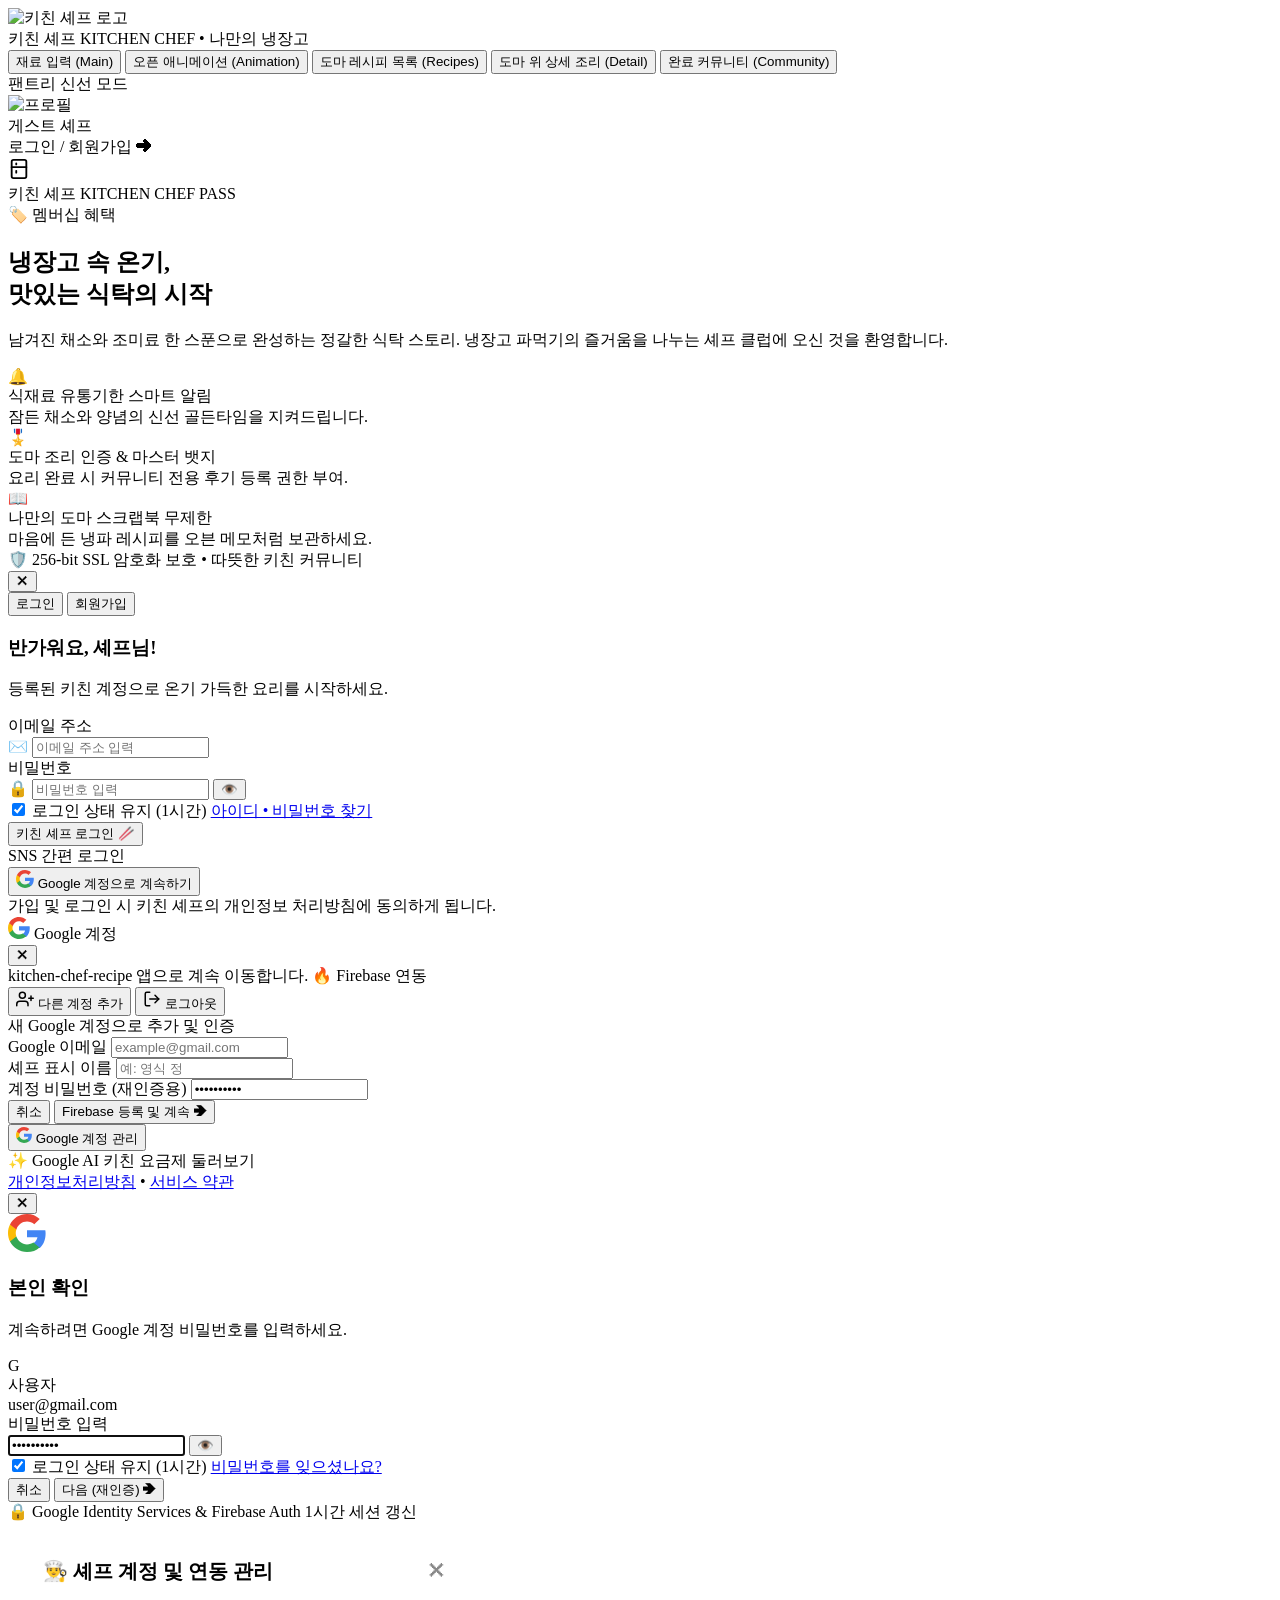
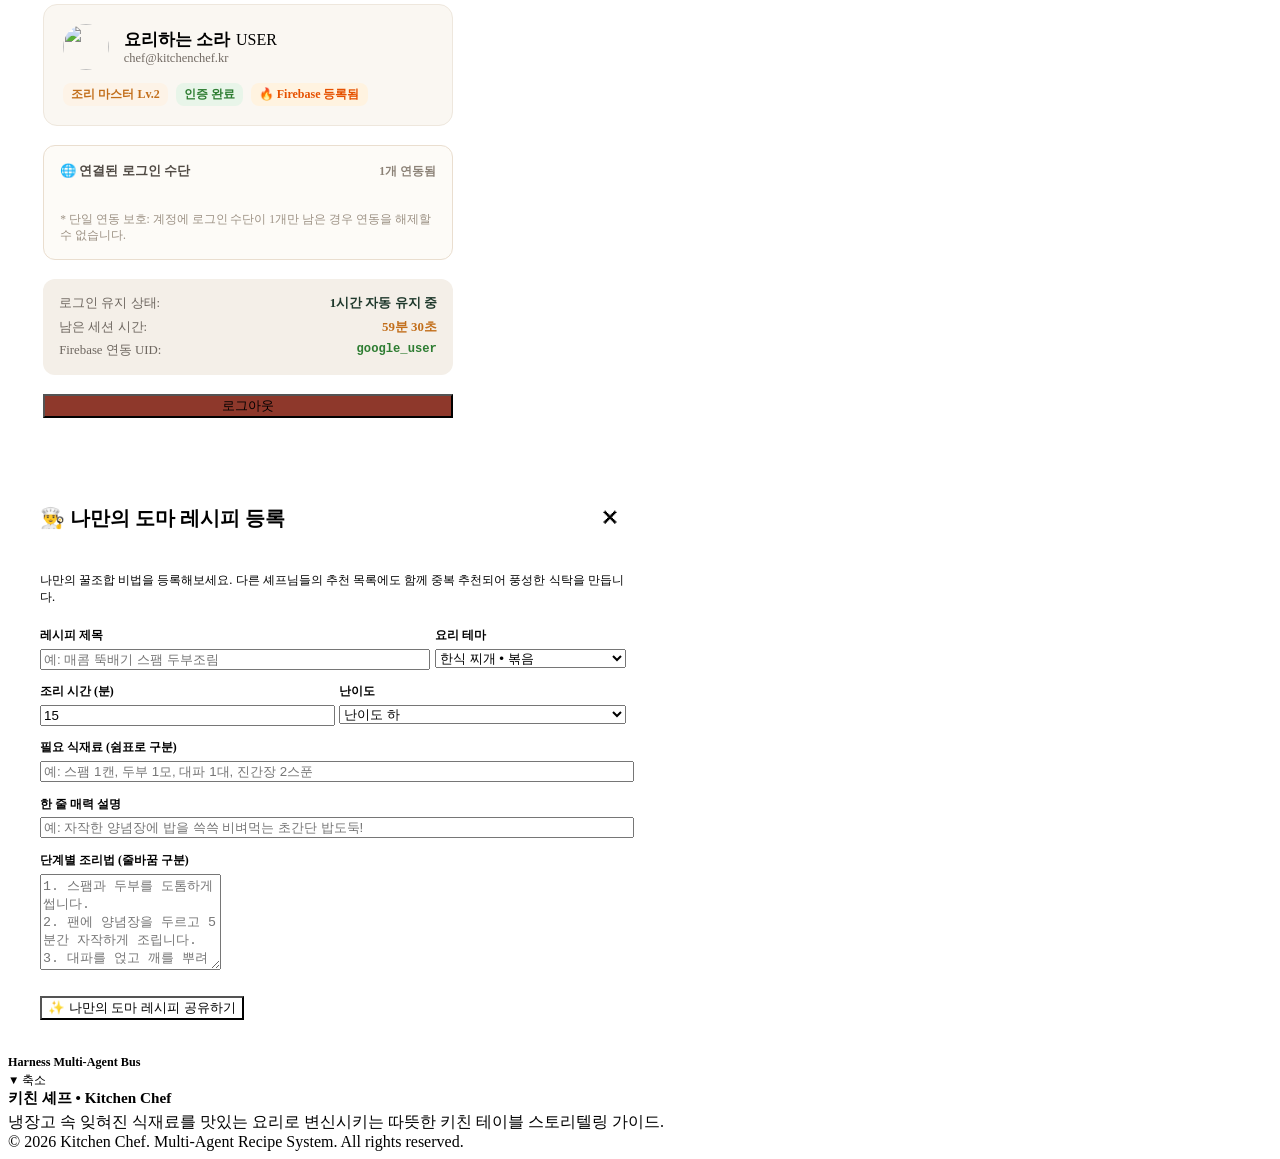
==== frontend/html/index.html @ 29630d06 "fix(animation): preserve open refrigerator doors throughout sequence and guarantee instant transitio" ====
<!DOCTYPE html>
<html lang="ko">

<head>
  <meta charset="UTF-8">
  <meta name="viewport" content="width=device-width, initial-scale=1.0">
  <title>키친 셰프 (Kitchen Chef) • 하네스 멀티 에이전트 레시피 플랫폼</title>
  <meta name="description"
    content="하네스 기반 멀티 에이전트로 냉장고 속 식재료를 사진 및 텍스트로 등록하고, 한국 인기 유튜브 레시피를 추천받아 조리 시 자동 소진하는 스마트 레시피 웹 애플리케이션">

  <!-- Fonts: Pretendard & Noto Sans KR & Outfit -->
  <link rel="stylesheet" as="style" crossorigin href="https://cdn.jsdelivr.net/gh/orioncactus/pretendard@v1.3.9/dist/web/static/pretendard.css" />
  <link rel="preconnect" href="https://fonts.googleapis.com">
  <link rel="preconnect" href="https://fonts.gstatic.com" crossorigin>
  <link href="https://fonts.googleapis.com/css2?family=Outfit:wght@400;600;700;800&family=Noto+Sans+KR:wght@300;400;500;600;700;800&display=swap" rel="stylesheet">

  <!-- CSS Stylesheets -->
  <link rel="stylesheet" href="frontend/css/style.css">
  <link rel="stylesheet" href="frontend/css/fridge-3d.css?v=20260918_05">
  <link rel="stylesheet" href="frontend/css/responsive.css">

  <!-- Firebase SDK Compatibility CDN -->
  <script src="https://www.gstatic.com/firebasejs/10.8.0/firebase-app-compat.js"></script>
  <script src="https://www.gstatic.com/firebasejs/10.8.0/firebase-auth-compat.js"></script>
  <script src="https://www.gstatic.com/firebasejs/10.8.0/firebase-firestore-compat.js"></script>

  <!-- Google Identity Services (GIS) API CDN -->
  <script src="https://accounts.google.com/gsi/client" async defer></script>
</head>

<body>

  <!-- ============================================================
       GLOBAL NAVIGATION BAR (GNB)
       ============================================================ -->
  <header class="gnb-header" id="gnb-header">
    <div class="brand-area" id="brand-home-btn">
      <img src="frontend/assets/images/icon.png"
        onerror="this.onerror=null; this.src='frontend/assets/images/icon.png'; if(!this.complete) this.src='images/icon.png';"
        alt="키친 셰프 로고" class="brand-logo-img">
      <div class="brand-title-wrap">
        <span class="brand-title">키친 셰프</span>
        <span class="brand-sub">KITCHEN CHEF • 나만의 냉장고</span>
      </div>
    </div>

    <nav class="nav-tabs" id="nav-tabs">
      <button class="nav-tab-btn active" data-target="view-main" id="nav-tab-main">
        <span>재료 입력</span>
        <span class="tab-eng">(Main)</span>
      </button>
      <button class="nav-tab-btn" data-target="view-animation" id="nav-tab-animation">
        <span>오픈 애니메이션</span>
        <span class="tab-eng">(Animation)</span>
      </button>
      <button class="nav-tab-btn" data-target="view-recipes" id="nav-tab-recipes">
        <span>도마 레시피 목록</span>
        <span class="tab-eng">(Recipes)</span>
      </button>
      <button class="nav-tab-btn" data-target="view-detail" id="nav-tab-detail">
        <span>도마 위 상세 조리</span>
        <span class="tab-eng">(Detail)</span>
      </button>
      <button class="nav-tab-btn" data-target="view-community" id="nav-tab-community">
        <span>완료 커뮤니티</span>
        <span class="tab-eng">(Community)</span>
      </button>
      <button class="nav-tab-btn" data-target="view-admin" id="nav-tab-admin" style="display: none;">
        <span>🛡️ 관리자 콘솔</span>
        <span class="tab-eng">(Admin)</span>
      </button>
    </nav>

    <div class="nav-user-area">
      <div class="pantry-badge" id="pantry-badge">
        <span class="dot"></span>
        <span>팬트리 신선 모드</span>
      </div>

      <div class="user-profile-pill is-guest" id="user-profile-pill" role="button" tabindex="0" title="로그인 또는 회원가입하기">
        <div class="user-avatar-wrap">
          <img src="frontend/assets/images/icon.png"
            onerror="this.onerror=null; this.src='frontend/assets/images/icon.png'; if(!this.complete) this.src='images/icon.png';"
            alt="프로필" class="user-avatar-img" id="user-avatar">
        </div>
        <div class="user-profile-info" id="user-profile-info">
          <div class="user-profile-top">
            <span class="user-name-text" id="user-name-display">게스트 셰프</span>
            <span class="user-lvl-badge" id="user-lvl-display" style="display: none;">초보 셰프 Lv.1</span>
          </div>
          <div class="user-profile-sub" id="user-profile-sub">
            <span class="user-login-badge" id="btn-header-login">
              <span>로그인 / 회원가입</span>
              <span class="login-badge-arrow">➜</span>
            </span>
          </div>
        </div>
        <div class="user-profile-actions" id="user-profile-actions" style="display: none;">
          <button type="button" class="btn-header-logout-pill" id="btn-header-logout" title="로그아웃 (세션 종료)">
            <svg width="13" height="13" viewBox="0 0 24 24" fill="none" stroke="currentColor" stroke-width="2.2" stroke-linecap="round" stroke-linejoin="round">
              <path d="M9 21H5a2 2 0 0 1-2-2V5a2 2 0 0 1 2-2h4"/>
              <polyline points="16 17 21 12 16 7"/>
              <line x1="21" y1="12" x2="9" y2="12"/>
            </svg>
            <span>로그아웃</span>
          </button>
        </div>
      </div>
    </div>
  </header>

  <!-- ============================================================
       APP MAIN CONTAINER (5대 + 관리자 뷰 섹션 모듈 동적 연동)
       ============================================================ -->
  <main class="app-container" id="app-container">

    <!-- VIEW 1: 재료 입력 (Main) -->
    <div data-include-section="views/view-main.html" id="section-view-main"></div>

    <!-- VIEW 2: 오픈 애니메이션 (Animation) -->
    <div data-include-section="views/view-animation.html" id="section-view-animation"></div>

    <!-- VIEW 3: 도마 레시피 목록 (Recipes) -->
    <div data-include-section="views/view-recipes.html" id="section-view-recipes"></div>

    <!-- VIEW 4: 도마 위 상세 조리 (Detail) -->
    <div data-include-section="views/view-detail.html" id="section-view-detail"></div>

    <!-- VIEW 5: 완료 커뮤니티 (Community) -->
    <div data-include-section="views/view-community.html" id="section-view-community"></div>

    <!-- VIEW 6: 관리자 콘솔 (Admin) -->
    <div data-include-section="views/view-admin.html" id="section-view-admin"></div>

  </main>

  <!-- ============================================================
       SIGN MODAL (images/sign.png 100% 매칭 회원가입 / 로그인)
       ============================================================ -->
  <div class="modal-backdrop" id="sign-modal-backdrop">
    <div class="sign-modal-card">
      <!-- 좌측 브랜딩 & 멤버십 혜택 -->
      <div class="sign-modal-left">
        <div>
          <div class="sign-modal-brand-row">
            <div class="sign-brand-icon-box">
              <svg width="22" height="22" viewBox="0 0 24 24" fill="none" stroke="currentColor" stroke-width="2" stroke-linecap="round" stroke-linejoin="round"><rect x="4" y="2" width="16" height="20" rx="2"/><line x1="4" y1="10" x2="20" y2="10"/><line x1="9" y1="6" x2="9" y2="7"/><line x1="9" y1="14" x2="9" y2="16"/></svg>
            </div>
            <div class="sign-brand-text-col">
              <span class="sign-brand-name">키친 셰프</span>
              <span class="sign-brand-pass">KITCHEN CHEF PASS</span>
            </div>
          </div>

          <div class="sign-benefit-tag">🏷️ 멤버십 혜택</div>
          <h2 class="sign-modal-title">냉장고 속 온기,<br>맛있는 식탁의 시작</h2>
          <p class="sign-modal-desc">
            남겨진 채소와 조미료 한 스푼으로 완성하는 정갈한 식탁 스토리. 냉장고 파먹기의 즐거움을 나누는 셰프 클럽에 오신 것을 환영합니다.
          </p>

          <div class="sign-benefits-list">
            <div class="sign-benefit-item">
              <div class="sign-benefit-icon-badge">🔔</div>
              <div class="sign-benefit-content">
                <div class="sign-benefit-title">식재료 유통기한 스마트 알림</div>
                <div class="sign-benefit-sub">잠든 채소와 양념의 신선 골든타임을 지켜드립니다.</div>
              </div>
            </div>
            <div class="sign-benefit-item">
              <div class="sign-benefit-icon-badge">🎖️</div>
              <div class="sign-benefit-content">
                <div class="sign-benefit-title">도마 조리 인증 &amp; 마스터 뱃지</div>
                <div class="sign-benefit-sub">요리 완료 시 커뮤니티 전용 후기 등록 권한 부여.</div>
              </div>
            </div>
            <div class="sign-benefit-item">
              <div class="sign-benefit-icon-badge">📖</div>
              <div class="sign-benefit-content">
                <div class="sign-benefit-title">나만의 도마 스크랩북 무제한</div>
                <div class="sign-benefit-sub">마음에 든 냉파 레시피를 오븐 메모처럼 보관하세요.</div>
              </div>
            </div>
          </div>
        </div>

        <div class="sign-security-footer">
          <span>🛡️ 256-bit SSL 암호화 보호</span>
          <span class="sign-security-dot">•</span>
          <span>따뜻한 키친 커뮤니티</span>
        </div>
      </div>

      <!-- 우측 폼 영역 (로그인 / 회원가입) -->
      <div class="sign-modal-right">
        <div>
          <div class="sign-close-row">
            <button type="button" id="btn-close-sign-modal" class="sign-modal-close-btn" aria-label="닫기">✕</button>
          </div>

          <div class="sign-segmented-tabs">
            <button type="button" class="sign-segment-tab active" id="tab-modal-login">로그인</button>
            <button type="button" class="sign-segment-tab" id="tab-modal-signup">회원가입</button>
          </div>

          <div class="sign-form-heading-wrap">
            <h3 class="sign-form-title" id="sign-form-title">반가워요, 셰프님!</h3>
            <p class="sign-form-subtitle" id="sign-form-subtitle">등록된 키친 계정으로 온기 가득한 요리를 시작하세요.</p>
          </div>

          <!-- 경고/오류 알림 배너 (미등록 계정 및 인증 실패 안내) -->
          <div id="sign-form-alert" class="sign-form-alert" style="display: none;"></div>

          <form id="sign-form">
            <!-- 회원가입 전용 닉네임 입력란 -->
            <div class="sign-field-group" id="group-sign-name" style="display: none;">
              <label class="sign-field-label">셰프 닉네임</label>
              <div class="sign-input-wrapper">
                <span class="sign-input-icon">👤</span>
                <input type="text" id="sign-name" class="sign-input-control" placeholder="예: 요리하는 소라">
              </div>
            </div>

            <!-- 이메일 주소 -->
            <div class="sign-field-group" id="group-sign-email">
              <div class="sign-field-header-row">
                <label class="sign-field-label">이메일 주소</label>
                <span class="email-verified-badge" id="badge-email-verified" style="display: none;">✔️ 인증 완료</span>
              </div>
              <div class="sign-input-wrapper with-action-btn" id="wrapper-sign-email">
                <span class="sign-input-icon">✉️</span>
                <input type="email" id="sign-email" class="sign-input-control" placeholder="이메일 주소 입력" required autocomplete="off" value="">
                <button type="button" id="btn-send-email-verify" class="sign-inner-action-btn" style="display: none;">인증 메일 발송</button>
              </div>
            </div>

            <!-- 이메일 인증번호 확인 (회원가입 전용) -->
            <div class="sign-field-group" id="group-sign-verify-code" style="display: none;">
              <div class="sign-field-header-row">
                <label class="sign-field-label">이메일 인증번호 (6자리)</label>
                <span class="verify-timer" id="verify-timer">05:00</span>
              </div>
              <div class="sign-input-wrapper with-action-btn">
                <span class="sign-input-icon">🔢</span>
                <input type="text" id="sign-verify-code" class="sign-input-control" placeholder="6자리 인증코드 입력" maxlength="6" autocomplete="off">
                <button type="button" id="btn-confirm-email-verify" class="sign-inner-action-btn">인증 확인</button>
              </div>
              <div class="verify-status-hint" id="verify-status-hint"></div>
            </div>

            <!-- 비밀번호 -->
            <div class="sign-field-group" id="group-sign-password">
              <label class="sign-field-label">비밀번호</label>
              <div class="sign-input-wrapper" id="wrapper-sign-password">
                <span class="sign-input-icon">🔒</span>
                <input type="password" id="sign-password" class="sign-input-control" placeholder="비밀번호 입력" required autocomplete="off" value="">
                <button type="button" class="btn-toggle-pw" id="btn-toggle-pw" title="비밀번호 보기/숨기기" tabindex="-1">👁️</button>
              </div>
              <!-- 회원가입 전용 비밀번호 복합성 검증 규칙 칩 -->
              <div class="pw-rules-checklist" id="pw-rules-checklist" style="display: none;">
                <span class="pw-rule-chip" id="rule-len"><span class="chip-dot">•</span> 8자 이상</span>
                <span class="pw-rule-chip" id="rule-alpha"><span class="chip-dot">•</span> 영문</span>
                <span class="pw-rule-chip" id="rule-digit"><span class="chip-dot">•</span> 숫자</span>
                <span class="pw-rule-chip" id="rule-special"><span class="chip-dot">•</span> 특수문자</span>
              </div>
            </div>

            <!-- 비밀번호 확인 (회원가입 전용) -->
            <div class="sign-field-group" id="group-sign-password-confirm" style="display: none;">
              <label class="sign-field-label">비밀번호 확인</label>
              <div class="sign-input-wrapper" id="wrapper-sign-password-confirm">
                <span class="sign-input-icon">🔒</span>
                <input type="password" id="sign-password-confirm" class="sign-input-control" placeholder="비밀번호 재입력" autocomplete="off">
                <button type="button" class="btn-toggle-pw" id="btn-toggle-pw-confirm" title="비밀번호 확인 보기/숨기기" tabindex="-1">👁️</button>
              </div>
              <div class="pw-match-hint" id="pw-match-hint" style="display: none;"></div>
            </div>

            <!-- 옵션 행 -->
            <div class="sign-options-row">
              <label class="sign-checkbox-label">
                <input type="checkbox" id="sign-keep-logged" checked>
                <span>로그인 상태 유지 (1시간)</span>
              </label>
              <a href="#" class="sign-find-link" id="link-find-account" onclick="alert('가입 시 등록된 관리자 또는 지원팀으로 문의해 주세요.'); return false;">아이디 • 비밀번호 찾기</a>
            </div>

            <!-- CTA 제출 버튼 -->
            <button type="submit" class="btn-sign-primary" id="btn-submit-sign">
              키친 셰프 로그인 🥢
            </button>
          </form>

          <!-- SNS 간편 로그인: 구글 단일 제공 -->
          <div class="sign-sns-divider">
            <span class="sns-divider-line"></span>
            <span class="sns-divider-text" id="sign-sns-divider-text">SNS 간편 로그인</span>
            <span class="sns-divider-line"></span>
          </div>

          <button type="button" class="btn-google-sign" id="btn-google-login" title="Google 계정 간편 인증">
            <svg class="google-logo-svg" viewBox="0 0 24 24" width="18" height="18">
              <path fill="#4285F4" d="M23.745 12.27c0-.7-.06-1.4-.19-2.07H12v4.51h6.6c-.29 1.52-1.14 2.82-2.4 3.68v3.05h3.88c2.27-2.09 3.665-5.17 3.665-9.17z"/>
              <path fill="#34A853" d="M12 24c3.24 0 5.95-1.08 7.93-2.91l-3.88-3.05c-1.08.72-2.45 1.16-4.05 1.16-3.12 0-5.77-2.1-6.72-4.93H1.26v3.15C3.27 21.36 7.33 24 12 24z"/>
              <path fill="#FBBC05" d="M5.28 14.27c-.25-.72-.38-1.49-.38-2.27s.13-1.55.38-2.27V6.58H1.26C.46 8.16 0 9.98 0 12s.46 3.84 1.26 5.42l4.02-3.15z"/>
              <path fill="#EA4335" d="M12 4.75c1.77 0 3.35.61 4.6 1.8l3.42-3.42C17.95 1.19 15.24 0 12 0 7.33 0 3.27 2.64 1.26 6.58l4.02 3.15c.95-2.83 3.6-4.98 6.72-4.98z"/>
            </svg>
            <span id="btn-google-login-text">Google 계정으로 계속하기</span>
          </button>
        </div>

        <div class="sign-terms-notice">
          가입 및 로그인 시 키친 셰프의 개인정보 처리방침에 동의하게 됩니다.
        </div>
      </div>
    </div>
  </div>

  <!-- Google 계정 선택 모달 (2번 이미지 다크 테마 완벽 구현) -->
  <div class="modal-backdrop" id="modal-google-chooser">
    <div class="google-chooser-dark">
      <!-- 상단 헤더 및 닫기 버튼 -->
      <div class="google-dark-header">
        <div class="google-dark-brand-left">
          <svg class="google-logo-svg" viewBox="0 0 24 24" width="22" height="22">
            <path fill="#4285F4" d="M23.745 12.27c0-.7-.06-1.4-.19-2.07H12v4.51h6.6c-.29 1.52-1.14 2.82-2.4 3.68v3.05h3.88c2.27-2.09 3.665-5.17 3.665-9.17z"/>
            <path fill="#34A853" d="M12 24c3.24 0 5.95-1.08 7.93-2.91l-3.88-3.05c-1.08.72-2.45 1.16-4.05 1.16-3.12 0-5.77-2.1-6.72-4.93H1.26v3.15C3.27 21.36 7.33 24 12 24z"/>
            <path fill="#FBBC05" d="M5.28 14.27c-.25-.72-.38-1.49-.38-2.27s.13-1.55.38-2.27V6.58H1.26C.46 8.16 0 9.98 0 12s.46 3.84 1.26 5.42l4.02-3.15z"/>
            <path fill="#EA4335" d="M12 4.75c1.77 0 3.35.61 4.6 1.8l3.42-3.42C17.95 1.19 15.24 0 12 0 7.33 0 3.27 2.64 1.26 6.58l4.02 3.15c.95-2.83 3.6-4.98 6.72-4.98z"/>
          </svg>
          <span class="google-dark-brand-title" id="google-chooser-title">Google 계정</span>
        </div>
        <button type="button" class="google-dark-close-btn" id="btn-close-google-chooser" aria-label="닫기">✕</button>
      </div>

      <!-- 보조 안내 문구 -->
      <div class="google-dark-subbar">
        <span class="google-dark-subbar-text" id="google-chooser-subtitle">kitchen-chef-recipe 앱으로 계속 이동합니다.</span>
        <span class="google-dark-firebase-badge">🔥 Firebase 연동</span>
      </div>

      <!-- 계정 목록 동적 렌더링 영역 (Firebase에 구글 로그인 이력 있을 때만 표시, 없으면 '없으면 띄우지마' 원칙) -->
      <div class="google-dark-account-container" id="google-account-list">
        <!-- JS 동적 렌더링 -->
      </div>

      <!-- 계정이 없을 때 안내 ("없으면 띄우지마" 충족용 비움 안내) -->
      <div class="google-dark-empty-notice" id="google-empty-notice" style="display: none;">
        <div class="google-empty-icon">📂</div>
        <div class="google-empty-text">등록된 Google 계정이 없습니다.</div>
        <div class="google-empty-sub">아래 [+ 다른 계정 추가]를 통해 Google 계정으로 로그인 또는 회원가입을 시작하세요.</div>
      </div>

      <!-- 계정 액션 메뉴 (2번 이미지 일치) -->
      <div class="google-dark-actions-list">
        <button type="button" class="google-dark-action-btn" id="btn-google-add-account">
          <svg width="18" height="18" viewBox="0 0 24 24" fill="none" stroke="currentColor" stroke-width="2" stroke-linecap="round" stroke-linejoin="round">
            <path d="M16 21v-2a4 4 0 0 0-4-4H5a4 4 0 0 0-4 4v2"></path>
            <circle cx="8.5" cy="7" r="4"></circle>
            <line x1="20" y1="8" x2="20" y2="14"></line>
            <line x1="23" y1="11" x2="17" y2="11"></line>
          </svg>
          <span>다른 계정 추가</span>
        </button>

        <button type="button" class="google-dark-action-btn" id="btn-google-all-logout">
          <svg width="18" height="18" viewBox="0 0 24 24" fill="none" stroke="currentColor" stroke-width="2" stroke-linecap="round" stroke-linejoin="round">
            <path d="M9 21H5a2 2 0 0 1-2-2V5a2 2 0 0 1 2-2h4"></path>
            <polyline points="16 17 21 12 16 7"></polyline>
            <line x1="21" y1="12" x2="9" y2="12"></line>
          </svg>
          <span>로그아웃</span>
        </button>
      </div>

      <!-- 직접 계정 추가 입력 폼 (토글) -->
      <div class="google-dark-custom-form" id="google-custom-form">
        <div class="google-custom-form-title">새 Google 계정으로 추가 및 인증</div>
        <div class="google-custom-input-group">
          <label for="google-custom-email">Google 이메일</label>
          <input type="email" id="google-custom-email" placeholder="example@gmail.com" autocomplete="email">
        </div>
        <div class="google-custom-input-group">
          <label for="google-custom-name">셰프 표시 이름</label>
          <input type="text" id="google-custom-name" placeholder="예: 영식 정">
        </div>
        <div class="google-custom-input-group">
          <label for="google-custom-password">계정 비밀번호 (재인증용)</label>
          <input type="password" id="google-custom-password" placeholder="비밀번호 입력" value="google1234">
        </div>
        <div class="google-custom-form-actions">
          <button type="button" class="btn-google-custom-cancel" id="btn-google-custom-cancel">취소</button>
          <button type="button" class="btn-google-custom-submit" id="btn-google-custom-submit">Firebase 등록 및 계속 ➔</button>
        </div>
      </div>

      <!-- 구분선 -->
      <div class="google-dark-divider"></div>

      <!-- Google 계정 관리 알약형 버튼 (2번 이미지) -->
      <div class="google-dark-manage-wrap">
        <button type="button" class="google-dark-btn-manage" id="btn-google-account-manage">
          <svg viewBox="0 0 24 24" width="16" height="16">
            <path fill="#4285F4" d="M23.745 12.27c0-.7-.06-1.4-.19-2.07H12v4.51h6.6c-.29 1.52-1.14 2.82-2.4 3.68v3.05h3.88c2.27-2.09 3.665-5.17 3.665-9.17z"/>
            <path fill="#34A853" d="M12 24c3.24 0 5.95-1.08 7.93-2.91l-3.88-3.05c-1.08.72-2.45 1.16-4.05 1.16-3.12 0-5.77-2.1-6.72-4.93H1.26v3.15C3.27 21.36 7.33 24 12 24z"/>
            <path fill="#FBBC05" d="M5.28 14.27c-.25-.72-.38-1.49-.38-2.27s.13-1.55.38-2.27V6.58H1.26C.46 8.16 0 9.98 0 12s.46 3.84 1.26 5.42l4.02-3.15z"/>
            <path fill="#EA4335" d="M12 4.75c1.77 0 3.35.61 4.6 1.8l3.42-3.42C17.95 1.19 15.24 0 12 0 7.33 0 3.27 2.64 1.26 6.58l4.02 3.15c.95-2.83 3.6-4.98 6.72-4.98z"/>
          </svg>
          <span>Google 계정 관리</span>
        </button>
      </div>

      <!-- Google AI 요금제 제휴 배너 (2번 이미지 옵션) -->
      <div class="google-dark-promo-banner">
        <span>✨ Google AI 키친 요금제 둘러보기</span>
      </div>

      <!-- 하단 약관 및 개인정보 링크 (2번 이미지) -->
      <div class="google-dark-footer-links">
        <a href="#" onclick="alert('Google 계정 개인정보처리방침 페이지로 이동합니다.'); return false;">개인정보처리방침</a>
        <span class="dot">•</span>
        <a href="#" onclick="alert('Google 계정 서비스 약관 페이지로 이동합니다.'); return false;">서비스 약관</a>
      </div>
    </div>
  </div>

  <!-- 🌟 Google 계정 재인증 모달 (본인 확인 비밀번호 입력 화면) -->
  <div class="modal-backdrop" id="modal-google-reauth">
    <div class="google-reauth-card">
      <div class="google-reauth-close-row">
        <button type="button" class="google-dark-close-btn" id="btn-close-google-reauth" aria-label="닫기">✕</button>
      </div>
      <div class="google-reauth-header">
        <svg class="google-logo-svg" viewBox="0 0 24 24" width="38" height="38">
          <path fill="#4285F4" d="M23.745 12.27c0-.7-.06-1.4-.19-2.07H12v4.51h6.6c-.29 1.52-1.14 2.82-2.4 3.68v3.05h3.88c2.27-2.09 3.665-5.17 3.665-9.17z"/>
          <path fill="#34A853" d="M12 24c3.24 0 5.95-1.08 7.93-2.91l-3.88-3.05c-1.08.72-2.45 1.16-4.05 1.16-3.12 0-5.77-2.1-6.72-4.93H1.26v3.15C3.27 21.36 7.33 24 12 24z"/>
          <path fill="#FBBC05" d="M5.28 14.27c-.25-.72-.38-1.49-.38-2.27s.13-1.55.38-2.27V6.58H1.26C.46 8.16 0 9.98 0 12s.46 3.84 1.26 5.42l4.02-3.15z"/>
          <path fill="#EA4335" d="M12 4.75c1.77 0 3.35.61 4.6 1.8l3.42-3.42C17.95 1.19 15.24 0 12 0 7.33 0 3.27 2.64 1.26 6.58l4.02 3.15c.95-2.83 3.6-4.98 6.72-4.98z"/>
        </svg>
        <h3 class="google-reauth-title">본인 확인</h3>
        <p class="google-reauth-sub">계속하려면 Google 계정 비밀번호를 입력하세요.</p>
      </div>

      <!-- 선택된 계정 프로필 칩 (선택된 Google 사용자 표시) -->
      <div class="google-reauth-profile-chip" id="google-reauth-profile-chip">
        <div class="google-reauth-avatar" id="google-reauth-avatar">G</div>
        <div class="google-reauth-account-text">
          <div class="google-reauth-chip-name" id="google-reauth-name">사용자</div>
          <div class="google-reauth-chip-email" id="google-reauth-email">user@gmail.com</div>
        </div>
      </div>

      <!-- 비밀번호 재인증 폼 -->
      <form id="form-google-reauth" onsubmit="return false;">
        <div class="google-reauth-field-group">
          <label class="google-reauth-label">비밀번호 입력</label>
          <div class="google-reauth-password-wrap">
            <input type="password" id="google-reauth-password" class="google-reauth-input" placeholder="Google 비밀번호 입력" value="google1234" required autofocus>
            <button type="button" class="btn-toggle-password-view" id="btn-toggle-google-password" title="비밀번호 표시/숨기기">👁️</button>
          </div>
          <div class="google-reauth-helper-row">
            <label class="google-reauth-checkbox">
              <input type="checkbox" id="google-reauth-keep-logged" checked>
              <span>로그인 상태 유지 (1시간)</span>
            </label>
            <a href="#" class="google-reauth-forgot" onclick="alert('Google 계정 보안 센터로 연결되어 비밀번호 재설정 링크가 전송됩니다.'); return false;">비밀번호를 잊으셨나요?</a>
          </div>
        </div>

        <div class="google-reauth-actions">
          <button type="button" class="btn-google-reauth-cancel" id="btn-cancel-google-reauth">취소</button>
          <button type="submit" class="btn-google-reauth-submit" id="btn-submit-google-reauth">다음 (재인증) ➔</button>
        </div>
      </form>

      <div class="google-reauth-footer-notice">
        🔒 Google Identity Services & Firebase Auth 1시간 세션 갱신
      </div>
    </div>
  </div>

  <!-- 계정 관리 모달 -->
  <div class="modal-backdrop" id="modal-account-manage">
    <div class="sign-modal-card" style="max-width: 480px; grid-template-columns: 1fr;">
      <div style="padding: 2.2rem;">
        <div style="display: flex; justify-content: space-between; align-items: center; margin-bottom: 1.2rem;">
          <h3 style="font-size: 1.25rem; font-weight: 800; color: var(--text-dark); margin: 0;">
            👨‍🍳 셰프 계정 및 연동 관리
          </h3>
          <button type="button" id="btn-close-account-modal" style="background: none; border: none; font-size: 1.25rem; cursor: pointer; color: #888;">✕</button>
        </div>
        
        <div style="background: #faf7f2; border: 1px solid #eee7dd; border-radius: 14px; padding: 1.2rem; margin-bottom: 1.2rem;">
          <div style="display: flex; align-items: center; gap: 0.9rem; margin-bottom: 0.8rem;">
            <img src="frontend/assets/images/icon.png" id="account-modal-avatar" style="width: 46px; height: 46px; border-radius: 50%; border: 2px solid var(--green-deep);">
            <div>
              <div style="display: flex; align-items: center; gap: 6px;">
                <div style="font-weight: 800; font-size: 1.05rem;" id="account-modal-name">요리하는 소라</div>
                <span class="user-role-badge" id="account-modal-role-badge">USER</span>
              </div>
              <div style="font-size: 0.78rem; color: #726a63;" id="account-modal-email">chef@kitchenchef.kr</div>
            </div>
          </div>
          <div style="display: flex; gap: 0.5rem; font-size: 0.75rem; margin-top: 0.6rem; flex-wrap: wrap;">
            <span style="background: #fdf3e7; color: #c26e1a; padding: 3px 8px; border-radius: 8px; font-weight: 700;" id="account-modal-level">조리 마스터 Lv.2</span>
            <span style="background: #e8f5e9; color: #2e7d32; padding: 3px 8px; border-radius: 8px; font-weight: 700;">인증 완료</span>
            <span style="background: #fff3e0; color: #e65100; padding: 3px 8px; border-radius: 8px; font-weight: 700; display: inline-flex; align-items: center; gap: 4px;" id="account-modal-badge-firebase">
              🔥 Firebase 등록됨
            </span>
          </div>
        </div>

        <!-- 연동된 로그인 수단 (Providers) -->
        <div style="background: #fdfbf7; border: 1px solid #eadecf; border-radius: 12px; padding: 1rem; margin-bottom: 1.2rem;">
          <div style="font-size: 0.82rem; font-weight: 700; color: #514b45; margin-bottom: 0.6rem; display: flex; justify-content: space-between; align-items: center;">
            <span>🌐 연결된 로그인 수단</span>
            <span style="font-size: 0.72rem; color: #8c8277;" id="account-modal-provider-count">1개 연동됨</span>
          </div>
          <div id="account-modal-providers-container" style="display: flex; gap: 0.5rem; flex-wrap: wrap; margin-bottom: 0.8rem;">
            <!-- JS 동적 배지 생성: [🔑 이메일/비밀번호] [🌐 Google 계정] -->
          </div>
          <div id="account-modal-link-actions" style="display: flex; flex-direction: column; gap: 0.5rem;">
            <!-- [Google 계정 연동하기] or [Google 계정 연동 해제] 버튼 동적 삽입 -->
          </div>
          <p style="font-size: 0.72rem; color: #9c9184; margin: 0.5rem 0 0 0; line-height: 1.4;">
            * 단일 연동 보호: 계정에 로그인 수단이 1개만 남은 경우 연동을 해제할 수 없습니다.
          </p>
        </div>

        <div style="background: #f4efe8; border-radius: 12px; padding: 1rem; margin-bottom: 1.2rem; font-size: 0.8rem;">
          <div style="display: flex; justify-content: space-between; margin-bottom: 0.4rem;">
            <span style="color: #6e6760;">로그인 유지 상태:</span>
            <strong style="color: #1e382b;" id="account-modal-session-status">1시간 자동 유지 중</strong>
          </div>
          <div style="display: flex; justify-content: space-between; margin-bottom: 0.4rem;">
            <span style="color: #6e6760;">남은 세션 시간:</span>
            <strong style="color: #c26e1a;" id="account-modal-remaining-time">59분 30초</strong>
          </div>
          <div style="display: flex; justify-content: space-between;">
            <span style="color: #6e6760;">Firebase 연동 UID:</span>
            <strong style="color: #2e7d32; font-family: monospace; font-size: 0.76rem;" id="account-modal-firebase-uid">google_user</strong>
          </div>
        </div>

        <div style="display: flex; gap: 0.6rem;">
          <button type="button" class="btn-sign-primary" id="btn-modal-go-admin" style="background: #254a37; display: none;">
            🛡️ 관리자 콘솔 바로가기
          </button>
          <button type="button" class="btn-sign-primary" id="btn-modal-logout" style="background: #8e382b; flex: 1;">
            로그아웃
          </button>
        </div>
      </div>
    </div>
  </div>

  <!-- ============================================================
       ADD RECIPE MODAL (나만의 도마 레시피 직접 등록 - 요구사항 10)
       ============================================================ -->
  <div class="modal-backdrop" id="modal-add-recipe">
    <div class="sign-modal-card" style="max-width: 650px; grid-template-columns: 1fr;">
      <div style="padding: 2rem;">
        <div style="display: flex; justify-content: space-between; align-items: center; margin-bottom: 1.2rem;">
          <h3 style="font-size: 1.25rem; font-weight: 800; color: var(--text-dark);">
            👨‍🍳 나만의 도마 레시피 등록
          </h3>
          <button id="btn-close-recipe-modal"
            style="background: none; border: none; font-size: 1.2rem; cursor: pointer;">✕</button>
        </div>
        <p style="font-size: 0.78rem; color: var(--text-muted); margin-bottom: 1.4rem;">
          나만의 꿀조합 비법을 등록해보세요. 다른 셰프님들의 추천 목록에도 함께 중복 추천되어 풍성한 식탁을 만듭니다.
        </p>

        <form id="form-user-recipe" onsubmit="return false;">
          <div style="display: grid; grid-template-columns: 2fr 1fr; gap: 0.8rem; margin-bottom: 0.9rem;">
            <div>
              <label
                style="font-size: 0.74rem; font-weight: 700; color: var(--text-muted); display: block; margin-bottom: 0.3rem;">레시피
                제목</label>
              <input type="text" id="user-recipe-title" class="input-field" style="width: 100%;"
                placeholder="예: 매콤 뚝배기 스팸 두부조림" required>
            </div>
            <div>
              <label
                style="font-size: 0.74rem; font-weight: 700; color: var(--text-muted); display: block; margin-bottom: 0.3rem;">요리
                테마</label>
              <select id="user-recipe-theme" class="input-field" style="width: 100%;">
                <option value="korean_stew">한식 찌개 • 볶음</option>
                <option value="quick_15min">15분 컷 초간단</option>
                <option value="diet_clean">다이어트 클린식</option>
              </select>
            </div>
          </div>

          <div style="display: grid; grid-template-columns: 1fr 1fr; gap: 0.8rem; margin-bottom: 0.9rem;">
            <div>
              <label
                style="font-size: 0.74rem; font-weight: 700; color: var(--text-muted); display: block; margin-bottom: 0.3rem;">조리
                시간 (분)</label>
              <input type="number" id="user-recipe-time" class="input-field" style="width: 100%;" value="15" min="5"
                max="120">
            </div>
            <div>
              <label
                style="font-size: 0.74rem; font-weight: 700; color: var(--text-muted); display: block; margin-bottom: 0.3rem;">난이도</label>
              <select id="user-recipe-diff" class="input-field" style="width: 100%;">
                <option value="난이도 극하">난이도 극하</option>
                <option value="난이도 하" selected>난이도 하</option>
                <option value="난이도 중">난이도 중</option>
                <option value="난이도 상">난이도 상</option>
              </select>
            </div>
          </div>

          <div style="margin-bottom: 0.9rem;">
            <label
              style="font-size: 0.74rem; font-weight: 700; color: var(--text-muted); display: block; margin-bottom: 0.3rem;">필요
              식재료 (쉼표로 구분)</label>
            <input type="text" id="user-recipe-ingredients" class="input-field" style="width: 100%;"
              placeholder="예: 스팸 1캔, 두부 1모, 대파 1대, 진간장 2스푼" required>
          </div>

          <div style="margin-bottom: 0.9rem;">
            <label
              style="font-size: 0.74rem; font-weight: 700; color: var(--text-muted); display: block; margin-bottom: 0.3rem;">한
              줄 매력 설명</label>
            <input type="text" id="user-recipe-desc" class="input-field" style="width: 100%;"
              placeholder="예: 자작한 양념장에 밥을 쓱쓱 비벼먹는 초간단 밥도둑!" required>
          </div>

          <div style="margin-bottom: 1.4rem;">
            <label
              style="font-size: 0.74rem; font-weight: 700; color: var(--text-muted); display: block; margin-bottom: 0.3rem;">단계별
              조리법 (줄바꿈 구분)</label>
            <textarea id="user-recipe-steps" class="review-textarea" style="height: 90px;"
              placeholder="1. 스팸과 두부를 도톰하게 썹니다.&#10;2. 팬에 양념장을 두르고 5분간 자작하게 조립니다.&#10;3. 대파를 얹고 깨를 뿌려 마무리합니다."
              required></textarea>
          </div>

          <button class="btn-complete-cook" id="btn-submit-user-recipe" type="submit"
            style="background: var(--green-deep); box-shadow: none;">
            ✨ 나만의 도마 레시피 공유하기
          </button>
        </form>
      </div>
    </div>
  </div>

  <!-- ============================================================
       HARNESS LIVE MONITOR DOCK PANEL (실시간 에이전트 콘솔)
       ============================================================ -->
  <aside class="harness-dock-panel" id="harness-dock">
    <div class="harness-dock-header" id="harness-dock-header">
      <div>
        <span class="harness-status-dot"></span>
        <span style="font-weight: bold; font-size: 0.76rem;">Harness Multi-Agent Bus</span>
      </div>
      <span id="harness-dock-toggle-icon" style="font-size: 0.72rem;">▼ 축소</span>
    </div>
    <div class="harness-dock-body" id="harness-dock-body">
      <!-- 실시간 에이전트 로그 출력 -->
    </div>
  </aside>

  <!-- ============================================================
       TOAST CONTAINER
       ============================================================ -->
  <div class="toast-container" id="toast-container"></div>

  <!-- ============================================================
       GLOBAL FOOTER
       ============================================================ -->
  <footer class="global-footer">
    <div class="footer-inner">
      <div>
        <div style="font-weight: 800; font-size: 0.95rem; color: var(--text-dark); margin-bottom: 0.2rem;">키친 셰프 •
          Kitchen Chef</div>
        <div>냉장고 속 잊혀진 식재료를 맛있는 요리로 변신시키는 따뜻한 키친 테이블 스토리텔링 가이드.</div>
      </div>
      <div>
        © 2026 Kitchen Chef. Multi-Agent Recipe System. All rights reserved.
      </div>
    </div>
  </footer>

  <!-- JavaScript Modules -->
  <script type="module" src="frontend/js/app.js?v=20260918_05"></script>
</body>

</html>
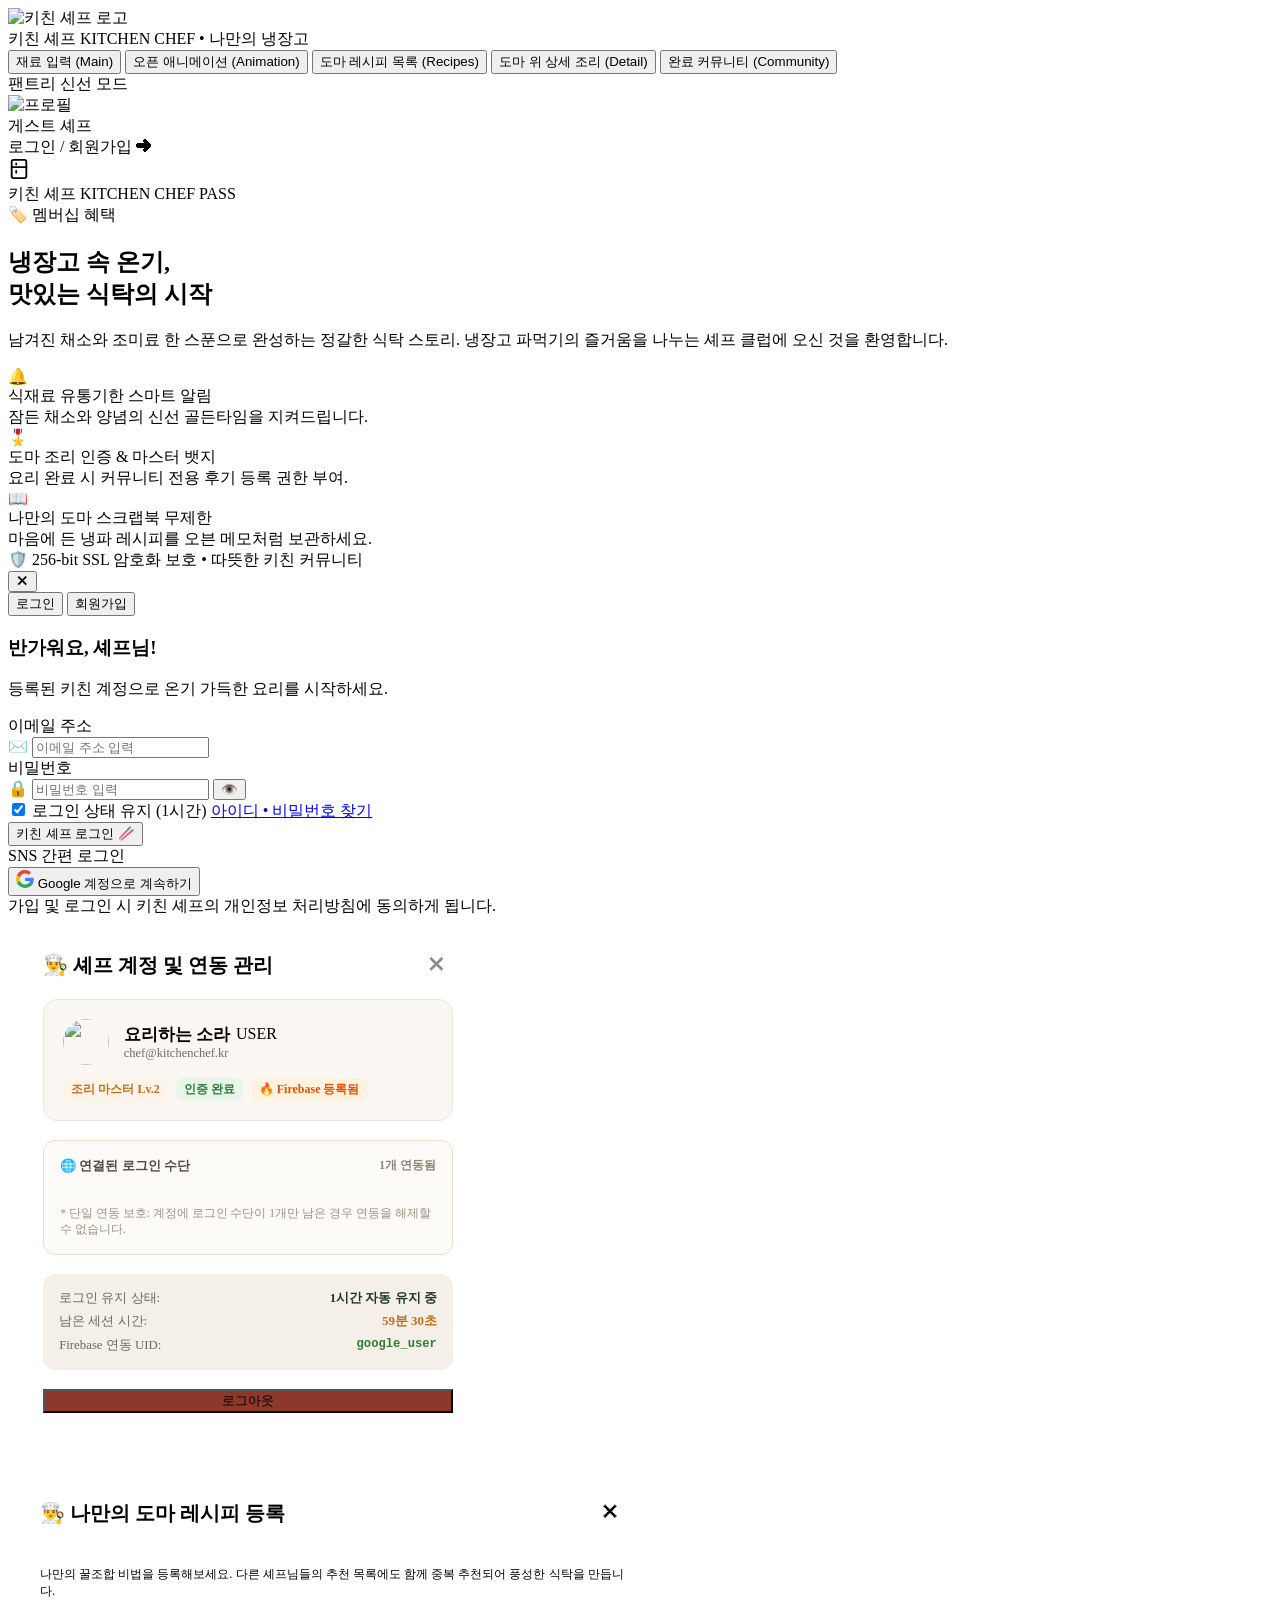
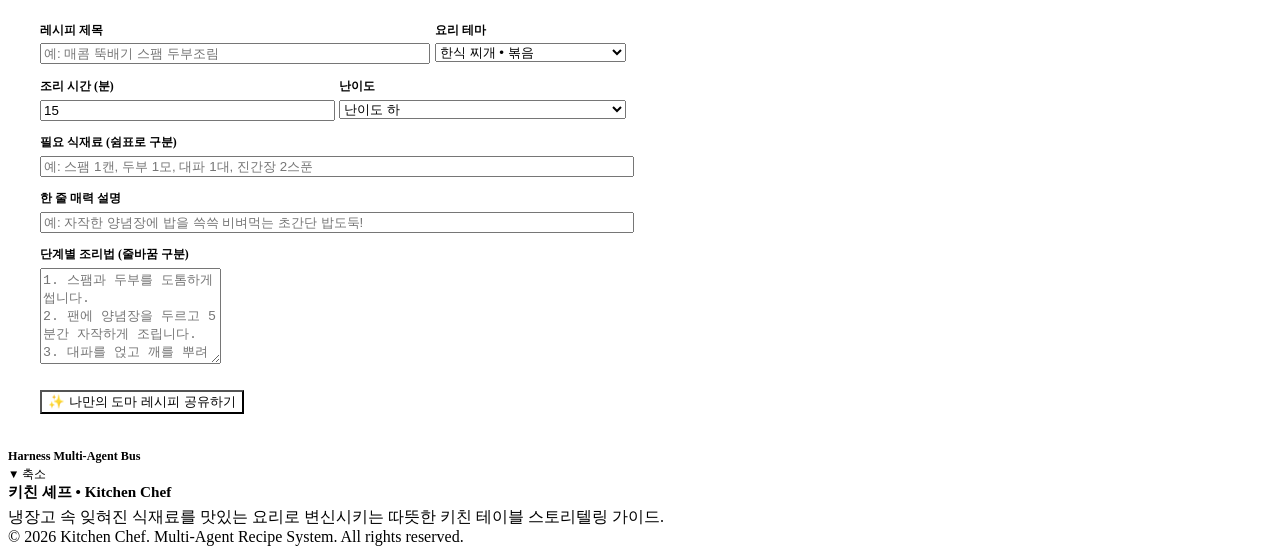
==== commit ad1d2bec: "feat: 계획서 기반 Google 원클릭 간편 로그인 시스템 구축 및 가짜 다크 모달 완전 제거 (v1.9.0) - 가짜 다크 모달(modal-google-chooser, mod" ====
--- a/frontend/html/index.html
+++ b/frontend/html/index.html
@@ -15,8 +15,8 @@
   <link href="https://fonts.googleapis.com/css2?family=Outfit:wght@400;600;700;800&family=Noto+Sans+KR:wght@300;400;500;600;700;800&display=swap" rel="stylesheet">
 
   <!-- CSS Stylesheets -->
-  <link rel="stylesheet" href="frontend/css/style.css">
-  <link rel="stylesheet" href="frontend/css/fridge-3d.css?v=20260918_05">
+  <link rel="stylesheet" href="frontend/css/style.css?v=20260918_07">
+  <link rel="stylesheet" href="frontend/css/fridge-3d.css?v=20260918_07">
   <link rel="stylesheet" href="frontend/css/responsive.css">
 
   <!-- Firebase SDK Compatibility CDN -->
@@ -315,165 +315,56 @@
     </div>
   </div>
 
-  <!-- Google 계정 선택 모달 (2번 이미지 다크 테마 완벽 구현) -->
-  <div class="modal-backdrop" id="modal-google-chooser">
-    <div class="google-chooser-dark">
-      <!-- 상단 헤더 및 닫기 버튼 -->
-      <div class="google-dark-header">
-        <div class="google-dark-brand-left">
-          <svg class="google-logo-svg" viewBox="0 0 24 24" width="22" height="22">
-            <path fill="#4285F4" d="M23.745 12.27c0-.7-.06-1.4-.19-2.07H12v4.51h6.6c-.29 1.52-1.14 2.82-2.4 3.68v3.05h3.88c2.27-2.09 3.665-5.17 3.665-9.17z"/>
-            <path fill="#34A853" d="M12 24c3.24 0 5.95-1.08 7.93-2.91l-3.88-3.05c-1.08.72-2.45 1.16-4.05 1.16-3.12 0-5.77-2.1-6.72-4.93H1.26v3.15C3.27 21.36 7.33 24 12 24z"/>
-            <path fill="#FBBC05" d="M5.28 14.27c-.25-.72-.38-1.49-.38-2.27s.13-1.55.38-2.27V6.58H1.26C.46 8.16 0 9.98 0 12s.46 3.84 1.26 5.42l4.02-3.15z"/>
-            <path fill="#EA4335" d="M12 4.75c1.77 0 3.35.61 4.6 1.8l3.42-3.42C17.95 1.19 15.24 0 12 0 7.33 0 3.27 2.64 1.26 6.58l4.02 3.15c.95-2.83 3.6-4.98 6.72-4.98z"/>
-          </svg>
-          <span class="google-dark-brand-title" id="google-chooser-title">Google 계정</span>
-        </div>
-        <button type="button" class="google-dark-close-btn" id="btn-close-google-chooser" aria-label="닫기">✕</button>
-      </div>
-
-      <!-- 보조 안내 문구 -->
-      <div class="google-dark-subbar">
-        <span class="google-dark-subbar-text" id="google-chooser-subtitle">kitchen-chef-recipe 앱으로 계속 이동합니다.</span>
-        <span class="google-dark-firebase-badge">🔥 Firebase 연동</span>
-      </div>
-
-      <!-- 계정 목록 동적 렌더링 영역 (Firebase에 구글 로그인 이력 있을 때만 표시, 없으면 '없으면 띄우지마' 원칙) -->
-      <div class="google-dark-account-container" id="google-account-list">
-        <!-- JS 동적 렌더링 -->
-      </div>
-
-      <!-- 계정이 없을 때 안내 ("없으면 띄우지마" 충족용 비움 안내) -->
-      <div class="google-dark-empty-notice" id="google-empty-notice" style="display: none;">
-        <div class="google-empty-icon">📂</div>
-        <div class="google-empty-text">등록된 Google 계정이 없습니다.</div>
-        <div class="google-empty-sub">아래 [+ 다른 계정 추가]를 통해 Google 계정으로 로그인 또는 회원가입을 시작하세요.</div>
-      </div>
-
-      <!-- 계정 액션 메뉴 (2번 이미지 일치) -->
-      <div class="google-dark-actions-list">
-        <button type="button" class="google-dark-action-btn" id="btn-google-add-account">
-          <svg width="18" height="18" viewBox="0 0 24 24" fill="none" stroke="currentColor" stroke-width="2" stroke-linecap="round" stroke-linejoin="round">
-            <path d="M16 21v-2a4 4 0 0 0-4-4H5a4 4 0 0 0-4 4v2"></path>
-            <circle cx="8.5" cy="7" r="4"></circle>
-            <line x1="20" y1="8" x2="20" y2="14"></line>
-            <line x1="23" y1="11" x2="17" y2="11"></line>
-          </svg>
-          <span>다른 계정 추가</span>
-        </button>
-
-        <button type="button" class="google-dark-action-btn" id="btn-google-all-logout">
-          <svg width="18" height="18" viewBox="0 0 24 24" fill="none" stroke="currentColor" stroke-width="2" stroke-linecap="round" stroke-linejoin="round">
-            <path d="M9 21H5a2 2 0 0 1-2-2V5a2 2 0 0 1 2-2h4"></path>
-            <polyline points="16 17 21 12 16 7"></polyline>
-            <line x1="21" y1="12" x2="9" y2="12"></line>
-          </svg>
-          <span>로그아웃</span>
-        </button>
-      </div>
-
-      <!-- 직접 계정 추가 입력 폼 (토글) -->
-      <div class="google-dark-custom-form" id="google-custom-form">
-        <div class="google-custom-form-title">새 Google 계정으로 추가 및 인증</div>
-        <div class="google-custom-input-group">
-          <label for="google-custom-email">Google 이메일</label>
-          <input type="email" id="google-custom-email" placeholder="example@gmail.com" autocomplete="email">
-        </div>
-        <div class="google-custom-input-group">
-          <label for="google-custom-name">셰프 표시 이름</label>
-          <input type="text" id="google-custom-name" placeholder="예: 영식 정">
-        </div>
-        <div class="google-custom-input-group">
-          <label for="google-custom-password">계정 비밀번호 (재인증용)</label>
-          <input type="password" id="google-custom-password" placeholder="비밀번호 입력" value="google1234">
-        </div>
-        <div class="google-custom-form-actions">
-          <button type="button" class="btn-google-custom-cancel" id="btn-google-custom-cancel">취소</button>
-          <button type="button" class="btn-google-custom-submit" id="btn-google-custom-submit">Firebase 등록 및 계속 ➔</button>
-        </div>
-      </div>
-
-      <!-- 구분선 -->
-      <div class="google-dark-divider"></div>
-
-      <!-- Google 계정 관리 알약형 버튼 (2번 이미지) -->
-      <div class="google-dark-manage-wrap">
-        <button type="button" class="google-dark-btn-manage" id="btn-google-account-manage">
-          <svg viewBox="0 0 24 24" width="16" height="16">
-            <path fill="#4285F4" d="M23.745 12.27c0-.7-.06-1.4-.19-2.07H12v4.51h6.6c-.29 1.52-1.14 2.82-2.4 3.68v3.05h3.88c2.27-2.09 3.665-5.17 3.665-9.17z"/>
-            <path fill="#34A853" d="M12 24c3.24 0 5.95-1.08 7.93-2.91l-3.88-3.05c-1.08.72-2.45 1.16-4.05 1.16-3.12 0-5.77-2.1-6.72-4.93H1.26v3.15C3.27 21.36 7.33 24 12 24z"/>
-            <path fill="#FBBC05" d="M5.28 14.27c-.25-.72-.38-1.49-.38-2.27s.13-1.55.38-2.27V6.58H1.26C.46 8.16 0 9.98 0 12s.46 3.84 1.26 5.42l4.02-3.15z"/>
-            <path fill="#EA4335" d="M12 4.75c1.77 0 3.35.61 4.6 1.8l3.42-3.42C17.95 1.19 15.24 0 12 0 7.33 0 3.27 2.64 1.26 6.58l4.02 3.15c.95-2.83 3.6-4.98 6.72-4.98z"/>
-          </svg>
-          <span>Google 계정 관리</span>
-        </button>
-      </div>
-
-      <!-- Google AI 요금제 제휴 배너 (2번 이미지 옵션) -->
-      <div class="google-dark-promo-banner">
-        <span>✨ Google AI 키친 요금제 둘러보기</span>
-      </div>
-
-      <!-- 하단 약관 및 개인정보 링크 (2번 이미지) -->
-      <div class="google-dark-footer-links">
-        <a href="#" onclick="alert('Google 계정 개인정보처리방침 페이지로 이동합니다.'); return false;">개인정보처리방침</a>
-        <span class="dot">•</span>
-        <a href="#" onclick="alert('Google 계정 서비스 약관 페이지로 이동합니다.'); return false;">서비스 약관</a>
-      </div>
-    </div>
-  </div>
-
-  <!-- 🌟 Google 계정 재인증 모달 (본인 확인 비밀번호 입력 화면) -->
-  <div class="modal-backdrop" id="modal-google-reauth">
-    <div class="google-reauth-card">
-      <div class="google-reauth-close-row">
-        <button type="button" class="google-dark-close-btn" id="btn-close-google-reauth" aria-label="닫기">✕</button>
-      </div>
-      <div class="google-reauth-header">
-        <svg class="google-logo-svg" viewBox="0 0 24 24" width="38" height="38">
+  <!-- Google Identity Services 코드랩 #7 표준 렌더링 컨테이너 및 안전 대화상자 -->
+  <div class="modal-backdrop" id="modal-google-fast-picker" style="display: none;">
+    <div class="google-fast-card">
+      <div class="google-fast-header">
+        <svg class="google-logo-svg" viewBox="0 0 24 24" width="28" height="28">
           <path fill="#4285F4" d="M23.745 12.27c0-.7-.06-1.4-.19-2.07H12v4.51h6.6c-.29 1.52-1.14 2.82-2.4 3.68v3.05h3.88c2.27-2.09 3.665-5.17 3.665-9.17z"/>
           <path fill="#34A853" d="M12 24c3.24 0 5.95-1.08 7.93-2.91l-3.88-3.05c-1.08.72-2.45 1.16-4.05 1.16-3.12 0-5.77-2.1-6.72-4.93H1.26v3.15C3.27 21.36 7.33 24 12 24z"/>
           <path fill="#FBBC05" d="M5.28 14.27c-.25-.72-.38-1.49-.38-2.27s.13-1.55.38-2.27V6.58H1.26C.46 8.16 0 9.98 0 12s.46 3.84 1.26 5.42l4.02-3.15z"/>
           <path fill="#EA4335" d="M12 4.75c1.77 0 3.35.61 4.6 1.8l3.42-3.42C17.95 1.19 15.24 0 12 0 7.33 0 3.27 2.64 1.26 6.58l4.02 3.15c.95-2.83 3.6-4.98 6.72-4.98z"/>
         </svg>
-        <h3 class="google-reauth-title">본인 확인</h3>
-        <p class="google-reauth-sub">계속하려면 Google 계정 비밀번호를 입력하세요.</p>
-      </div>
-
-      <!-- 선택된 계정 프로필 칩 (선택된 Google 사용자 표시) -->
-      <div class="google-reauth-profile-chip" id="google-reauth-profile-chip">
-        <div class="google-reauth-avatar" id="google-reauth-avatar">G</div>
-        <div class="google-reauth-account-text">
-          <div class="google-reauth-chip-name" id="google-reauth-name">사용자</div>
-          <div class="google-reauth-chip-email" id="google-reauth-email">user@gmail.com</div>
-        </div>
-      </div>
-
-      <!-- 비밀번호 재인증 폼 -->
-      <form id="form-google-reauth" onsubmit="return false;">
-        <div class="google-reauth-field-group">
-          <label class="google-reauth-label">비밀번호 입력</label>
-          <div class="google-reauth-password-wrap">
-            <input type="password" id="google-reauth-password" class="google-reauth-input" placeholder="Google 비밀번호 입력" value="google1234" required autofocus>
-            <button type="button" class="btn-toggle-password-view" id="btn-toggle-google-password" title="비밀번호 표시/숨기기">👁️</button>
-          </div>
-          <div class="google-reauth-helper-row">
-            <label class="google-reauth-checkbox">
-              <input type="checkbox" id="google-reauth-keep-logged" checked>
-              <span>로그인 상태 유지 (1시간)</span>
-            </label>
-            <a href="#" class="google-reauth-forgot" onclick="alert('Google 계정 보안 센터로 연결되어 비밀번호 재설정 링크가 전송됩니다.'); return false;">비밀번호를 잊으셨나요?</a>
-          </div>
-        </div>
-
-        <div class="google-reauth-actions">
-          <button type="button" class="btn-google-reauth-cancel" id="btn-cancel-google-reauth">취소</button>
-          <button type="submit" class="btn-google-reauth-submit" id="btn-submit-google-reauth">다음 (재인증) ➔</button>
-        </div>
-      </form>
-
-      <div class="google-reauth-footer-notice">
-        🔒 Google Identity Services & Firebase Auth 1시간 세션 갱신
+        <div class="google-fast-title-wrap">
+          <h3 class="google-fast-title">Google 계정으로 간편 로그인</h3>
+          <p class="google-fast-subtitle">kitchen-chef-recipe 앱에 연결할 Google 계정을 확인하세요.</p>
+        </div>
+        <button type="button" class="google-fast-close-btn" id="btn-close-google-fast-picker" aria-label="닫기">✕</button>
+      </div>
+
+      <div class="google-fast-body">
+        <!-- 추천/기존 감지된 Google 프로필 계정 칩 -->
+        <div class="google-fast-account-list" id="google-fast-account-list">
+          <!-- 동적 렌더링 또는 기본 계정 -->
+        </div>
+
+        <div class="google-fast-divider">
+          <span>또는 새 Google 계정으로 즉시 시작</span>
+        </div>
+
+        <form id="form-google-fast-login" onsubmit="return false;">
+          <div class="google-fast-input-group">
+            <label for="google-fast-email">Google 이메일</label>
+            <input type="email" id="google-fast-email" placeholder="example@gmail.com" value="yujinham12@gmail.com" required>
+          </div>
+          <div class="google-fast-input-group">
+            <label for="google-fast-name">이름 (표시 닉네임)</label>
+            <input type="text" id="google-fast-name" placeholder="셰프 이름 입력" value="YUJIN H">
+          </div>
+          <button type="submit" class="btn-google-fast-submit" id="btn-submit-google-fast">
+            <svg class="google-logo-svg" viewBox="0 0 24 24" width="18" height="18">
+              <path fill="#4285F4" d="M23.745 12.27c0-.7-.06-1.4-.19-2.07H12v4.51h6.6c-.29 1.52-1.14 2.82-2.4 3.68v3.05h3.88c2.27-2.09 3.665-5.17 3.665-9.17z"/>
+              <path fill="#34A853" d="M12 24c3.24 0 5.95-1.08 7.93-2.91l-3.88-3.05c-1.08.72-2.45 1.16-4.05 1.16-3.12 0-5.77-2.1-6.72-4.93H1.26v3.15C3.27 21.36 7.33 24 12 24z"/>
+              <path fill="#FBBC05" d="M5.28 14.27c-.25-.72-.38-1.49-.38-2.27s.13-1.55.38-2.27V6.58H1.26C.46 8.16 0 9.98 0 12s.46 3.84 1.26 5.42l4.02-3.15z"/>
+              <path fill="#EA4335" d="M12 4.75c1.77 0 3.35.61 4.6 1.8l3.42-3.42C17.95 1.19 15.24 0 12 0 7.33 0 3.27 2.64 1.26 6.58l4.02 3.15c.95-2.83 3.6-4.98 6.72-4.98z"/>
+            </svg>
+            <span>Google 원클릭 간편 로그인 계속 ➔</span>
+          </button>
+        </form>
+      </div>
+
+      <div class="google-fast-footer">
+        🔒 Google Identity Services & Firebase Auth 보안 인증 프로토콜 준수
       </div>
     </div>
   </div>
@@ -683,7 +574,7 @@
   </footer>
 
   <!-- JavaScript Modules -->
-  <script type="module" src="frontend/js/app.js?v=20260918_05"></script>
+  <script type="module" src="frontend/js/app.js?v=20260918_07"></script>
 </body>
 
 </html>
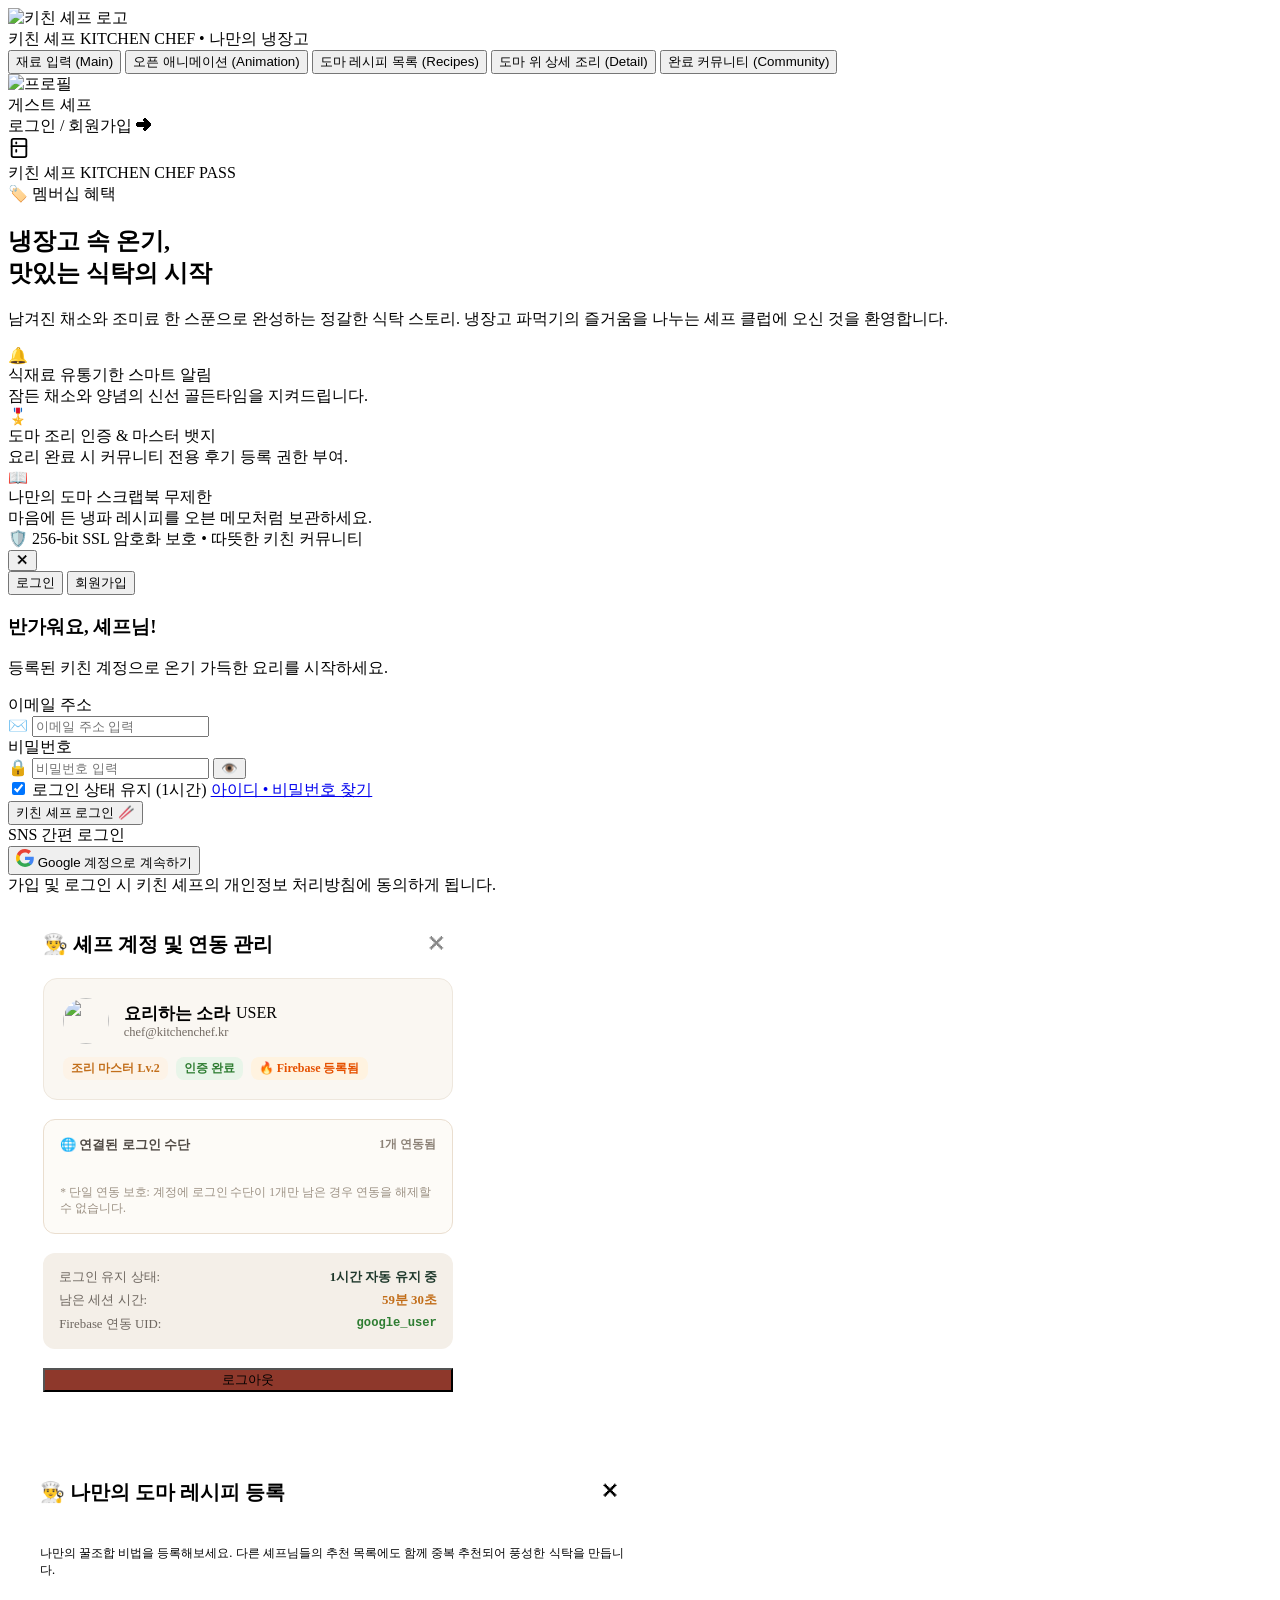
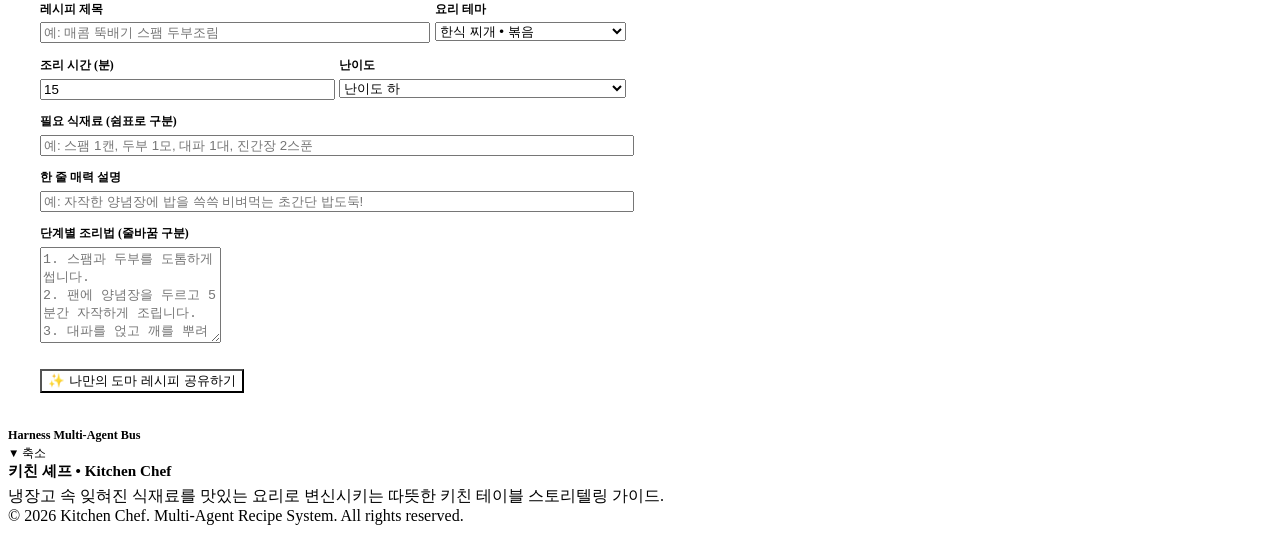
==== commit 9ae31cdb: "feat: GNB '팬트리 신선 모드' 배지 완전 삭제 및 전 화면 풀 반응형 웹 레이아웃 고도화 (v1.9.3)" ====
--- a/frontend/html/index.html
+++ b/frontend/html/index.html
@@ -15,9 +15,9 @@
   <link href="https://fonts.googleapis.com/css2?family=Outfit:wght@400;600;700;800&family=Noto+Sans+KR:wght@300;400;500;600;700;800&display=swap" rel="stylesheet">
 
   <!-- CSS Stylesheets -->
-  <link rel="stylesheet" href="frontend/css/style.css?v=20260918_07">
-  <link rel="stylesheet" href="frontend/css/fridge-3d.css?v=20260918_07">
-  <link rel="stylesheet" href="frontend/css/responsive.css">
+  <link rel="stylesheet" href="frontend/css/style.css?v=20260919_01">
+  <link rel="stylesheet" href="frontend/css/fridge-3d.css?v=20260919_01">
+  <link rel="stylesheet" href="frontend/css/responsive.css?v=20260919_01">
 
   <!-- Firebase SDK Compatibility CDN -->
   <script src="https://www.gstatic.com/firebasejs/10.8.0/firebase-app-compat.js"></script>
@@ -72,11 +72,6 @@
     </nav>
 
     <div class="nav-user-area">
-      <div class="pantry-badge" id="pantry-badge">
-        <span class="dot"></span>
-        <span>팬트리 신선 모드</span>
-      </div>
-
       <div class="user-profile-pill is-guest" id="user-profile-pill" role="button" tabindex="0" title="로그인 또는 회원가입하기">
         <div class="user-avatar-wrap">
           <img src="frontend/assets/images/icon.png"
@@ -327,44 +322,83 @@
         </svg>
         <div class="google-fast-title-wrap">
           <h3 class="google-fast-title">Google 계정으로 간편 로그인</h3>
-          <p class="google-fast-subtitle">kitchen-chef-recipe 앱에 연결할 Google 계정을 확인하세요.</p>
+          <p class="google-fast-subtitle">브라우저에 연동된 실제 Google 계정 또는 다른 계정으로 계속합니다.</p>
         </div>
         <button type="button" class="google-fast-close-btn" id="btn-close-google-fast-picker" aria-label="닫기">✕</button>
       </div>
 
       <div class="google-fast-body">
-        <!-- 추천/기존 감지된 Google 프로필 계정 칩 -->
+        <!-- 브라우저 연동 감지 계정 목록 (브라우저 실제 세션이 감지된 경우에만 동적 노출) -->
         <div class="google-fast-account-list" id="google-fast-account-list">
-          <!-- 동적 렌더링 또는 기본 계정 -->
+          <!-- JS 동적 렌더링 (더미 절대 없음) -->
+        </div>
+
+        <!-- 🌟 Google 공식 로그인 창(accounts.google.com) 호출 버튼 -->
+        <button type="button" class="btn-google-official-popup" id="btn-google-official-popup">
+          <svg class="google-logo-svg" viewBox="0 0 24 24" width="20" height="20">
+            <path fill="#4285F4" d="M23.745 12.27c0-.7-.06-1.4-.19-2.07H12v4.51h6.6c-.29 1.52-1.14 2.82-2.4 3.68v3.05h3.88c2.27-2.09 3.665-5.17 3.665-9.17z"/>
+            <path fill="#34A853" d="M12 24c3.24 0 5.95-1.08 7.93-2.91l-3.88-3.05c-1.08.72-2.45 1.16-4.05 1.16-3.12 0-5.77-2.1-6.72-4.93H1.26v3.15C3.27 21.36 7.33 24 12 24z"/>
+            <path fill="#FBBC05" d="M5.28 14.27c-.25-.72-.38-1.49-.38-2.27s.13-1.55.38-2.27V6.58H1.26C.46 8.16 0 9.98 0 12s.46 3.84 1.26 5.42l4.02-3.15z"/>
+            <path fill="#EA4335" d="M12 4.75c1.77 0 3.35.61 4.6 1.8l3.42-3.42C17.95 1.19 15.24 0 12 0 7.33 0 3.27 2.64 1.26 6.58l4.02 3.15c.95-2.83 3.6-4.98 6.72-4.98z"/>
+          </svg>
+          <span id="btn-google-official-popup-text">➕ 다른 Google 계정 추가 (공식 팝업)</span>
+        </button>
+
+        <!-- 🌟 Google OAuth 정책 오류(400: origin_mismatch) 안내 & 해결 가이드 아코디언 -->
+        <div class="google-policy-guide" id="google-policy-guide">
+          <div class="google-policy-header" id="btn-toggle-policy-guide">
+            <span class="policy-icon">💡</span>
+            <span class="policy-title">Google 정책 오류(400: origin_mismatch) 해결 방법</span>
+            <span class="policy-toggle-arrow" id="policy-toggle-arrow">▼</span>
+          </div>
+          <div class="google-policy-body" id="google-policy-body" style="display: none;">
+            <div class="policy-alert-text">
+              <strong>정책 오류 원인:</strong> Google 보안 규정에 따라, 현재 접속 주소(<code>http://localhost:8080</code>)가 Google Cloud Console의 <strong>'승인된 자바스크립트 원본'</strong>에 등록되어 있어야 공식 팝업이 동작합니다.
+            </div>
+            <div class="policy-steps">
+              <div class="policy-step"><strong>1.</strong> <a href="https://console.cloud.google.com/apis/credentials" target="_blank" rel="noopener" class="policy-link">Google Cloud Console 사용자 인증 정보 ➔</a></div>
+              <div class="policy-step"><strong>2.</strong> 본인 OAuth 2.0 클라이언트 ID의 <strong>'승인된 자바스크립트 원본'</strong>에 아래를 추가하고 저장:</div>
+              <div class="policy-origins-box">
+                <code>http://localhost:8080</code><br>
+                <code>http://127.0.0.1:8080</code>
+              </div>
+              <div class="policy-step"><strong>3.</strong> 발급된 본인의 Client ID가 있다면 등록:</div>
+            </div>
+            <div class="google-client-id-form">
+              <input type="text" id="input-custom-client-id" value="920380215419-ntesp9r0dunfuu1a4cjari7ieiq5st9h.apps.googleusercontent.com" placeholder="본인 Client ID 입력 (xxxx.apps.googleusercontent.com)">
+              <button type="button" id="btn-save-custom-client-id">적용</button>
+            </div>
+          </div>
+        </div>
+
+        <!-- 🌟 방금 시도한 실제 계정 빠른 원클릭 제안 칩 -->
+        <div class="google-fast-quick-chips" id="google-fast-quick-chips">
+          <button type="button" class="btn-quick-fill-email" id="btn-chip-songpa10" data-email="songpa10@iceu.kr" data-name="송파 셰프">
+            <span>⚡ 방금 시도한 계정(songpa10@iceu.kr)으로 바로 입력</span>
+          </button>
         </div>
 
         <div class="google-fast-divider">
-          <span>또는 새 Google 계정으로 즉시 시작</span>
+          <span>또는 내 Google 계정 정보로 직접 계속</span>
         </div>
 
         <form id="form-google-fast-login" onsubmit="return false;">
           <div class="google-fast-input-group">
-            <label for="google-fast-email">Google 이메일</label>
-            <input type="email" id="google-fast-email" placeholder="example@gmail.com" value="yujinham12@gmail.com" required>
+            <label for="google-fast-email">Google 이메일 주소</label>
+            <input type="email" id="google-fast-email" placeholder="자신의 Google 이메일 (예: chef@gmail.com)" value="" required>
           </div>
           <div class="google-fast-input-group">
             <label for="google-fast-name">이름 (표시 닉네임)</label>
-            <input type="text" id="google-fast-name" placeholder="셰프 이름 입력" value="YUJIN H">
+            <input type="text" id="google-fast-name" placeholder="셰프 표시 닉네임" value="">
           </div>
           <button type="submit" class="btn-google-fast-submit" id="btn-submit-google-fast">
-            <svg class="google-logo-svg" viewBox="0 0 24 24" width="18" height="18">
-              <path fill="#4285F4" d="M23.745 12.27c0-.7-.06-1.4-.19-2.07H12v4.51h6.6c-.29 1.52-1.14 2.82-2.4 3.68v3.05h3.88c2.27-2.09 3.665-5.17 3.665-9.17z"/>
-              <path fill="#34A853" d="M12 24c3.24 0 5.95-1.08 7.93-2.91l-3.88-3.05c-1.08.72-2.45 1.16-4.05 1.16-3.12 0-5.77-2.1-6.72-4.93H1.26v3.15C3.27 21.36 7.33 24 12 24z"/>
-              <path fill="#FBBC05" d="M5.28 14.27c-.25-.72-.38-1.49-.38-2.27s.13-1.55.38-2.27V6.58H1.26C.46 8.16 0 9.98 0 12s.46 3.84 1.26 5.42l4.02-3.15z"/>
-              <path fill="#EA4335" d="M12 4.75c1.77 0 3.35.61 4.6 1.8l3.42-3.42C17.95 1.19 15.24 0 12 0 7.33 0 3.27 2.64 1.26 6.58l4.02 3.15c.95-2.83 3.6-4.98 6.72-4.98z"/>
-            </svg>
-            <span>Google 원클릭 간편 로그인 계속 ➔</span>
+            <span>입력한 Google 계정으로 즉시 계속 ➔</span>
           </button>
         </form>
       </div>
 
       <div class="google-fast-footer">
-        🔒 Google Identity Services & Firebase Auth 보안 인증 프로토콜 준수
+        🔒 Google Identity Services & Firebase Auth 공식 보안 프로토콜 준수
       </div>
     </div>
   </div>
